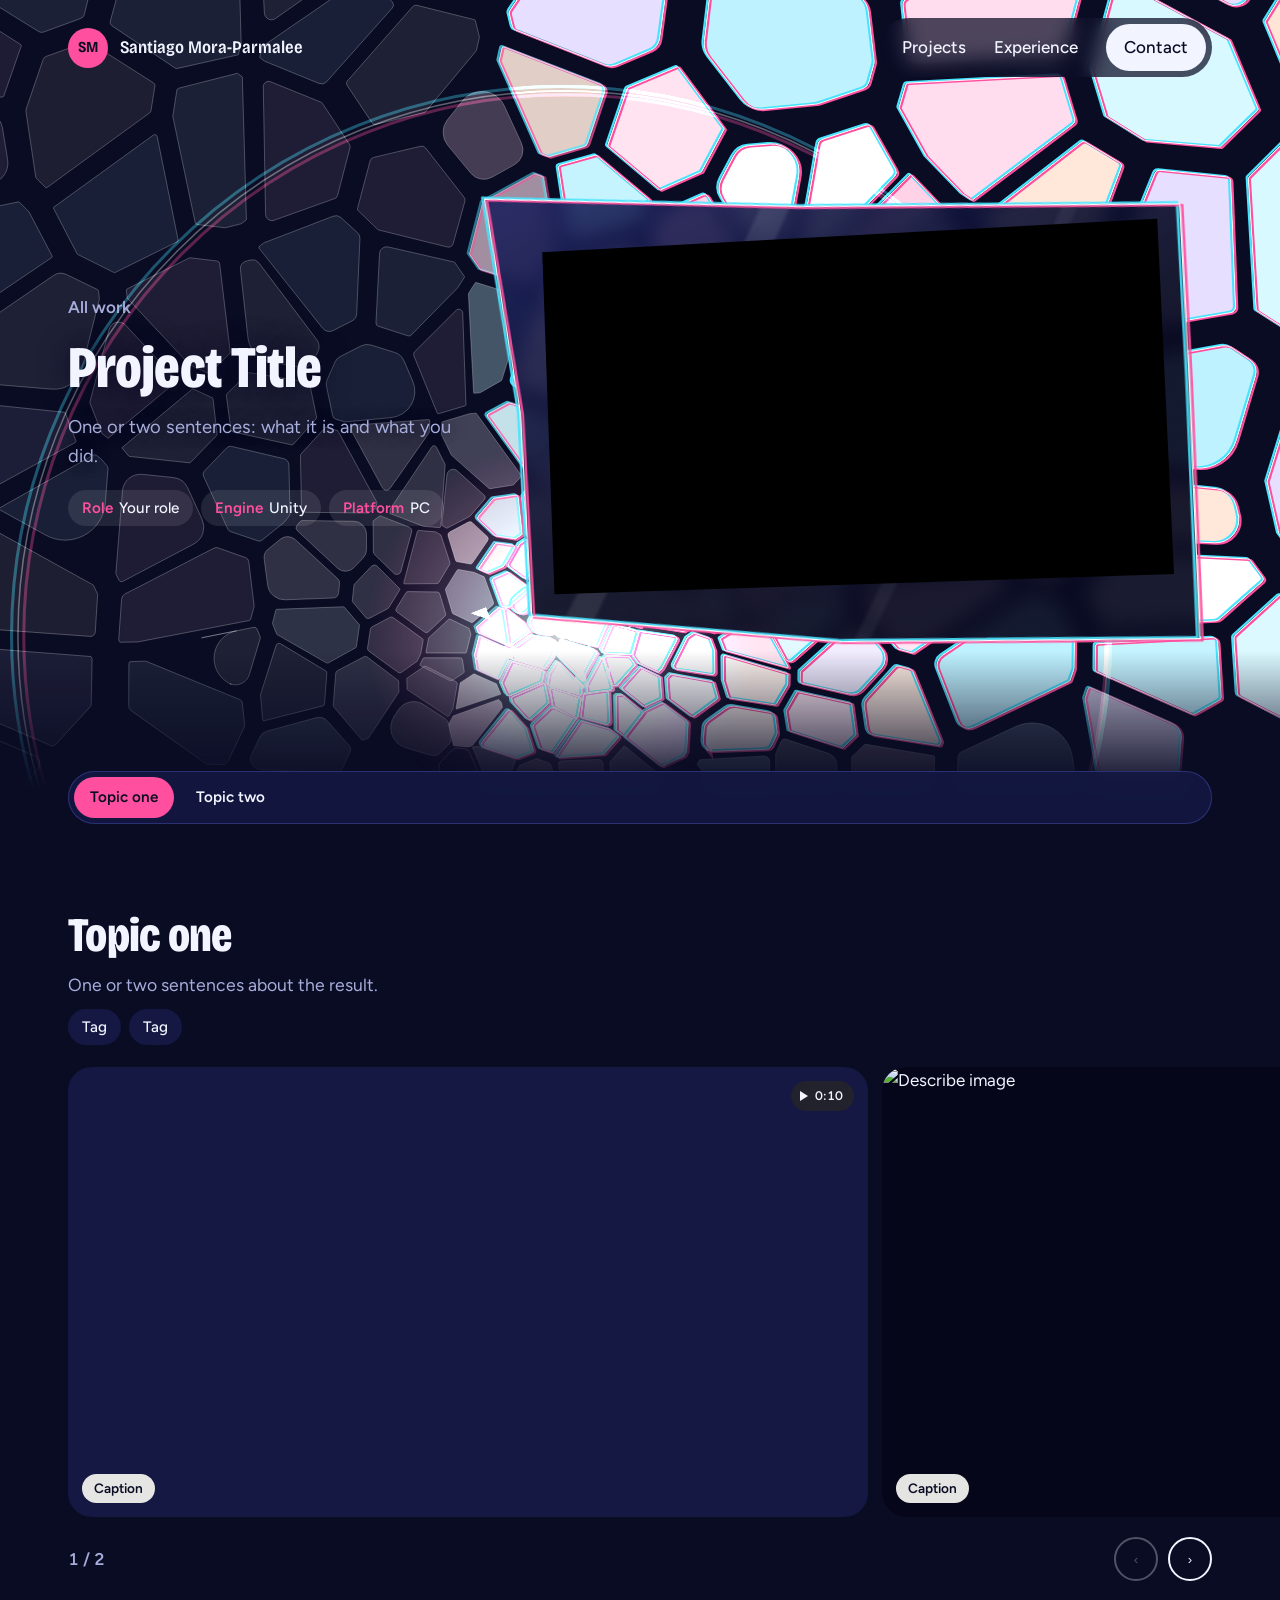
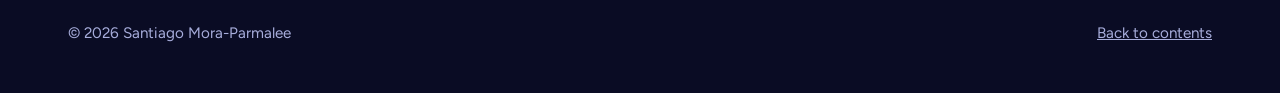
==== _project-template.html @ 9e445bfb "Move out of fracture change" ====
<!doctype html>
<html lang="en">
<head>
<meta charset="utf-8">
<meta name="viewport" content="width=device-width, initial-scale=1, viewport-fit=cover">
<title>Project Title · Santiago Mora-Parmalee</title>
<meta name="description" content="Project description.">
<link rel="preconnect" href="https://fonts.googleapis.com">
<link rel="preconnect" href="https://fonts.gstatic.com" crossorigin>
<link rel="stylesheet" href="https://fonts.googleapis.com/css2?family=Bricolage+Grotesque:opsz,wdth,wght@12..96,75..100,400..800&family=Figtree:wght@400;500;600;700&display=swap">
<link rel="stylesheet" href="css/site.css">
<link rel="stylesheet" href="css/fracture.css">
</head>
<body class="fx">

<header class="site-head">
  <div class="wrap">
    <a class="brand" href="index.html"><span class="mark">SM</span>Santiago Mora-Parmalee</a>
    <nav class="site-nav" aria-label="Main">
      <a href="index.html#contents">Projects</a>
      <a href="index.html#about">Experience</a>
      <a class="pill" href="index.html#contact">Contact</a>
    </nav>
  </div>
</header>

<main>
  <!-- PROJECT TEMPLATE
       1. Copy this file (e.g. gravitas.html) and put the project's media in media/gravitas/.
          Clips: MP4 + a .jpg thumbnail with the same name. Images: JPEG (not WebP: the Quinnipiac server will not serve .webp).
       2. Fill in the hero, the jump bar links, and one <section class="part"> per topic.
          Keep each topic to one or two sentences; let the reel do the talking.
       3. On index.html: add a tile to the Contents list and copy one <section class="post"> block.
       4. Point the previous project's "Next project" card at this page, and this page's card at the next one. -->

  <section class="fx-hero fx-proj" aria-labelledby="page-title">
    <canvas class="fx-field" aria-hidden="true"></canvas>
    <div class="fx-inner">
      <div class="fx-text">
        <a class="back" href="index.html#contents">All work</a>
        <h1 id="page-title">Project Title</h1>
        <p class="hero-lede">One or two sentences: what it is and what you did.</p>
        <ul class="facts"><li><b>Role</b>Your role</li><li><b>Engine</b>Unity</li><li><b>Platform</b>PC</li></ul>
      </div>
      <div class="fx-stage" data-origin="0.1 0.99" data-origin-stacked="0.92 0.0">
        <div class="shard"><video class="loop" src="../media/my-project/hero.mp4" poster="../media/my-project/hero.jpg" data-len="0:10" muted loop playsinline preload="none" aria-label="Describe the clip"></video></div>
      </div>
    </div>
  </section>

  <nav class="jump" aria-label="Jump to a section">
    <div class="wrap"><div class="jump-inner"><a href="#topic-one">Topic one</a><a href="#topic-two">Topic two</a></div></div>
  </nav>

  <section class="part" id="topic-one" aria-labelledby="topic-one-t">
    <div class="wrap part-head">
      <h2 id="topic-one-t">Topic one</h2>
      <p>One or two sentences about the result.</p>
      <ul class="chips"><li>Tag</li><li>Tag</li></ul>
    </div>
    <div class="reel" data-reel>
      <div class="reel-track" role="group" aria-label="Topic one">
        <!-- Clip slide: set --ar to the clip's width / height -->
        <figure class="slide" style="--ar:16 / 9"><video class="loop" src="../media/my-project/clip.mp4" poster="../media/my-project/clip.jpg" data-len="0:10" muted loop playsinline preload="none" aria-label="Describe the clip"></video><figcaption class="cap">Caption</figcaption></figure>
        <!-- Image slide. Add class "fit" for screenshots and graphs so nothing gets cropped. -->
        <figure class="slide fit" style="--ar:16 / 9"><button class="zoom" type="button" aria-label="Enlarge: describe image"><img src="../media/my-project/graph.jpg" loading="lazy" alt="Describe image"></button><figcaption class="cap">Caption</figcaption></figure>
      </div>
      <div class="wrap reel-bar">
        <span class="count" aria-live="polite">1 / 2</span>
        <span class="btns"><button class="circle-arrow" type="button" data-prev aria-label="Previous">&lsaquo;</button><button class="circle-arrow" type="button" data-next aria-label="Next">&rsaquo;</button></span>
      </div>
    </div>
  </section>
</main>

<footer class="site-foot">
  <div class="wrap">
    <span>© 2026 Santiago Mora-Parmalee</span>
    <a href="index.html#contents">Back to contents</a>
  </div>
</footer>

<script src="js/site.js"></script>
<script src="js/fracture.js"></script>
</body>
</html>
---- css/site.css ----
/* Layout concept: a soft, rounded "studio" look drawn from the references.
   Light grey ground, big charcoal panels with an organic wave edge where the
   work pours in (Ocean Heroes), marigold highlight bars and rounded tiles
   (the Porto Folio board pin), and horizontal reels of work where the next
   piece always peeks in from the right (Instagram / Lyn Li). */
:root {
  color-scheme: light;
  --ground: #e3e3df;      /* cool light grey page */
  --tile: #f1f1ed;        /* lighter surface for cards */
  --ink: #262624;         /* charcoal text */
  --ink-2: #5d5d57;       /* secondary text */
  --line: #cdcdc6;
  --panel: #2b2b29;       /* charcoal panels */
  --panel-ink: #f3f3ef;
  --panel-dim: #a8a8a1;
  --marigold: #f4a51c;    /* the one accent */
  --marigold-deep: #d98b00;

  --font-display: "Fredoka", "Nunito", "Arial Rounded MT Bold", system-ui, sans-serif;
  --font-body: "Figtree", system-ui, -apple-system, "Segoe UI", sans-serif;

  --maxw: 1240px;
  --gutter: clamp(16px, 4vw, 48px);
  --r-xl: clamp(28px, 4vw, 44px);
  --r-lg: 24px;
  --r-md: 16px;
  --reel-h: clamp(220px, 50vh, 500px);
}

* { box-sizing: border-box; }
html { -webkit-text-size-adjust: 100%; scroll-behavior: smooth; scroll-padding-top: 76px; }
@media (prefers-reduced-motion: reduce) { html { scroll-behavior: auto; } }
body {
  margin: 0;
  background: var(--ground);
  color: var(--ink);
  font-family: var(--font-body);
  font-size: 1.0625rem;
  line-height: 1.6;
  overflow-x: hidden;
}
img, video { max-width: 100%; display: block; }
a { color: inherit; }
:focus-visible { outline: 3px solid var(--marigold); outline-offset: 3px; border-radius: 6px; }
h1, h2, h3 { font-family: var(--font-display); text-wrap: balance; margin: 0; font-weight: 600; line-height: 1.05; }
p { margin: 0; }
.wrap { max-width: var(--maxw); margin-inline: auto; padding-inline: var(--gutter); }

/* ---------- header ---------- */
.site-head .wrap { display: flex; align-items: center; justify-content: space-between; gap: 16px; padding-block: 18px; }
.brand { display: inline-flex; align-items: center; gap: 12px; text-decoration: none; font-family: var(--font-display); font-weight: 600; font-size: 1.1rem; white-space: nowrap; }
.brand .mark {
  width: 40px; height: 40px; border-radius: 50%; display: grid; place-items: center;
  background: var(--marigold); color: var(--ink); font-size: 0.95rem; font-weight: 700; letter-spacing: 0.02em;
}
.site-nav { display: flex; align-items: center; gap: clamp(12px, 2.4vw, 28px); flex-wrap: wrap; }
.site-nav a { text-decoration: none; font-weight: 500; color: var(--ink-2); }
.site-nav a:hover, .site-nav a[aria-current="page"] { color: var(--ink); }
.pill {
  display: inline-flex; align-items: center; gap: 10px;
  padding: 10px 18px; border-radius: 999px; text-decoration: none; font-weight: 600;
  background: var(--ink); color: var(--panel-ink); border: 0; font: inherit; font-weight: 600; cursor: pointer;
}
.pill:hover { background: #000; }
.pill.gold { background: var(--marigold); color: var(--ink); }
.pill.gold:hover { background: var(--marigold-deep); }
.pill.ghost { background: transparent; color: inherit; box-shadow: inset 0 0 0 2px currentColor; }
.site-nav .pill { color: var(--panel-ink); }

.circle-arrow {
  width: 44px; height: 44px; border-radius: 50%; display: inline-grid; place-items: center; flex: none;
  border: 2px solid currentColor; background: transparent; color: inherit; cursor: pointer; padding: 0;
}
.circle-arrow svg { width: 18px; height: 18px; }
.circle-arrow:hover { background: var(--marigold); border-color: var(--marigold); color: var(--ink); }
.circle-arrow[disabled] { opacity: 0.3; cursor: default; background: transparent; border-color: currentColor; color: inherit; }

/* ---------- hero panel (home + project pages) ---------- */
.hero { padding-block: 4px 0; }
.hero-panel {
  position: relative; overflow: hidden;
  background: var(--panel); color: var(--panel-ink);
  border-radius: var(--r-xl);
  display: grid; grid-template-columns: minmax(0, 1fr) minmax(0, 1.15fr);
  min-height: min(76svh, 700px);
}
.hero-text { padding: clamp(28px, 5vw, 64px); display: flex; flex-direction: column; justify-content: center; gap: 22px; min-width: 0; position: relative; z-index: 2; }
.hero-name { font-family: var(--font-display); font-size: clamp(1.05rem, 1.6vw, 1.25rem); font-weight: 500; color: var(--panel-dim); }
.hero h1 { font-size: clamp(2.5rem, 5.6vw, 4.8rem); font-weight: 700; line-height: 1.02; letter-spacing: -0.01em; font-stretch: 105%; }
.hero h1 .bar {
  background: var(--marigold); color: var(--ink);
  border-radius: 999px; padding: 0 0.28em 0.04em; margin-left: -0.1em;
  -webkit-box-decoration-break: clone; box-decoration-break: clone;
}
.hero-lede { font-size: 1.15rem; color: var(--panel-dim); max-width: 38ch; }
.hero-actions { display: flex; flex-wrap: wrap; gap: 12px; }
.hero .pill.ghost { color: var(--panel-ink); }

/* the work side, cut by an organic wave */
.hero-work {
  position: relative; min-width: 0;
  -webkit-mask-image: url("data:image/svg+xml,%3Csvg xmlns='http://www.w3.org/2000/svg' viewBox='0 0 100 100' preserveAspectRatio='none'%3E%3Cpath d='M16 0 C4 14 20 30 9 48 C0 63 15 80 5 100 L100 100 L100 0 Z'/%3E%3C/svg%3E");
          mask-image: url("data:image/svg+xml,%3Csvg xmlns='http://www.w3.org/2000/svg' viewBox='0 0 100 100' preserveAspectRatio='none'%3E%3Cpath d='M16 0 C4 14 20 30 9 48 C0 63 15 80 5 100 L100 100 L100 0 Z'/%3E%3C/svg%3E");
  -webkit-mask-size: 100% 100%; mask-size: 100% 100%;
}
.mosaic {
  position: absolute; inset: 0;
  display: grid; gap: 6px;
  grid-template-columns: 1fr 1fr; grid-template-rows: repeat(3, minmax(0, 1fr));
  grid-template-areas: "a b" "a c" "d e";
}
/* home hero runs wider than the page column so five clips have room */
.home-hero, .home-head .wrap { max-width: 1520px; }
.home-hero .hero-panel { grid-template-columns: minmax(0, 1fr) minmax(0, 1.6fr); min-height: min(84svh, 800px); }
.mosaic a { position: relative; display: block; overflow: hidden; text-decoration: none; background: #000; min-height: 0; }
.mosaic a:nth-child(1) { grid-area: a; }
.mosaic a:nth-child(2) { grid-area: b; }
.mosaic a:nth-child(3) { grid-area: c; }
.mosaic a:nth-child(4) { grid-area: d; }
.mosaic a:nth-child(5) { grid-area: e; }
.mosaic video, .mosaic img { width: 100%; height: 100%; object-fit: cover; transition: transform .5s ease; }
.mosaic a:hover video, .mosaic a:hover img { transform: scale(1.04); }
.tag-pill {
  position: absolute; right: 14px; bottom: 14px; z-index: 2;
  display: inline-flex; align-items: center; gap: 8px;
  padding: 7px 14px; border-radius: 999px; background: var(--panel-ink); color: var(--ink);
  font-family: var(--font-display); font-weight: 600; font-size: 0.95rem; line-height: 1.1;
}
.mosaic a:hover .tag-pill { background: var(--marigold); }

/* ---------- contents (table of contents tiles) ---------- */
.section { padding-block: clamp(40px, 6vw, 80px) 0; }
.section-head { display: flex; align-items: end; justify-content: space-between; gap: 16px 24px; flex-wrap: wrap; margin-bottom: clamp(18px, 3vw, 28px); }
.section-head h2 { font-size: clamp(2rem, 4vw, 3.1rem); font-weight: 700; }
.section-head p { color: var(--ink-2); max-width: 46ch; }

.contents { display: grid; gap: 14px; grid-template-columns: repeat(10, minmax(0, 1fr)); list-style: none; margin: 0; padding: 0; }
.contents li { grid-column: span 2; }
.contents li.mini { grid-column: span 5; }
.contents a {
  display: flex; flex-direction: column; gap: 14px; height: 100%;
  padding: 14px 14px 18px; border-radius: var(--r-lg); text-decoration: none;
  background: var(--marigold); color: var(--ink);
  transition: transform .2s ease, background .2s ease;
}
.contents a:hover { transform: translateY(-4px); background: var(--marigold-deep); }
.contents .thumb { aspect-ratio: 4 / 3; border-radius: var(--r-md); overflow: hidden; background: var(--panel); }
.contents .thumb img { width: 100%; height: 100%; object-fit: cover; }
.contents .thumb.icon { display: grid; place-items: center; color: var(--marigold); }
.contents .thumb.icon svg { width: 42%; height: 42%; }
.contents .num { font-family: var(--font-display); font-weight: 600; font-size: 0.95rem; opacity: 0.7; }
.contents .t { font-family: var(--font-display); font-weight: 600; font-size: 1.25rem; line-height: 1.1; }
.contents .row { display: flex; align-items: baseline; justify-content: space-between; gap: 8px; }
/* Skills and Contact: short horizontal tiles under the projects */
.contents .mini a { flex-direction: row; align-items: center; padding: 12px 18px 12px 12px; }
.contents .mini .thumb { aspect-ratio: 1; width: 64px; flex: none; }
.contents .mini .row { flex: 1; }

/* ---------- project posts on the home page ---------- */
.post { padding-block: clamp(48px, 7vw, 96px) 0; }
.post-head { position: relative; display: grid; grid-template-columns: minmax(0, 1fr) auto; gap: 18px 32px; align-items: end; margin-bottom: 22px; }
.ghost-num {
  position: absolute; left: -0.06em; top: -0.62em; z-index: 0; pointer-events: none;
  font-family: var(--font-display); font-weight: 700; font-size: clamp(6rem, 13vw, 10rem); line-height: 1;
  color: transparent; -webkit-text-stroke: 2px var(--line);
}
.post-head > div { position: relative; z-index: 1; display: grid; gap: 10px; min-width: 0; }
.post-head h2 { font-size: clamp(2.1rem, 4.6vw, 3.6rem); font-weight: 700; }
.post-meta { font-weight: 600; color: var(--ink-2); }
.post-head p.sum { max-width: 60ch; color: var(--ink-2); }
.post-head .pill { position: relative; z-index: 1; }

/* ---------- reels: horizontal feeds where the next item peeks in ---------- */
.reel { position: relative; }
.reel-track {
  display: flex; gap: 14px;
  overflow-x: auto; overscroll-behavior-x: contain;
  scroll-snap-type: x mandatory;
  padding-inline: max(var(--gutter), calc((100% - var(--maxw)) / 2 + var(--gutter)));
  scroll-padding-inline: max(var(--gutter), calc((100% - var(--maxw)) / 2 + var(--gutter)));
  padding-bottom: 6px;
  scrollbar-width: none;
}
.reel-track::-webkit-scrollbar { display: none; }
.slide {
  --ar: 16 / 9;
  flex: none; margin: 0; scroll-snap-align: start;
  height: var(--reel-h); aspect-ratio: var(--ar);
  max-width: calc(100vw - 2 * var(--gutter) - 40px);
  position: relative; border-radius: var(--r-lg); overflow: hidden; background: var(--panel);
}
.slide > video, .slide > img, .slide > button img { width: 100%; height: 100%; object-fit: cover; }
.slide.fit > img, .slide.fit > button img { object-fit: contain; background: #1e1e1d; }
.slide.player { height: auto; width: 100%; max-width: 100%; }
.slide.player > video { object-fit: contain; background: #000; }
.slide button.zoom { all: unset; display: block; width: 100%; height: 100%; cursor: zoom-in; }
.slide button.zoom:focus-visible { outline: 3px solid var(--marigold); outline-offset: -3px; }
.slide .cap {
  position: absolute; left: 14px; bottom: 14px; z-index: 2; max-width: calc(100% - 28px);
  padding: 6px 12px; border-radius: 999px; background: rgb(243 243 239 / 0.94); color: var(--ink);
  font-weight: 600; font-size: 0.85rem; line-height: 1.25; pointer-events: none;
}
.reel-bar {
  display: flex; align-items: center; justify-content: space-between; gap: 16px;
  margin-top: 14px;
}
.reel-bar .count { font-weight: 600; color: var(--ink-2); font-variant-numeric: tabular-nums; }
.reel-bar .btns { display: flex; gap: 10px; }

/* play cue on every clip */
.play-badge {
  position: absolute; right: 14px; top: 14px; z-index: 2;
  display: inline-flex; align-items: center; gap: 7px;
  padding: 5px 11px 5px 9px; border-radius: 999px;
  background: rgb(38 38 36 / 0.78); color: var(--panel-ink);
  font-size: 0.78rem; font-weight: 600; font-variant-numeric: tabular-nums;
  pointer-events: none; transition: opacity .2s ease;
}
.play-badge::before { content: ""; border-left: 8px solid currentColor; border-top: 5px solid transparent; border-bottom: 5px solid transparent; }
.is-playing > .play-badge { opacity: 0; }
video.loop { cursor: pointer; }

/* ---------- about / skills ---------- */
.about-grid { display: grid; gap: 16px; grid-template-columns: minmax(0, 1.1fr) minmax(0, 1fr); }
.card { background: var(--tile); border-radius: var(--r-xl); padding: clamp(22px, 3.4vw, 40px); display: grid; gap: 18px; align-content: start; }
.card h3 { font-size: 1.6rem; }
.chips { display: flex; flex-wrap: wrap; gap: 8px; list-style: none; margin: 0; padding: 0; }
.chips li { padding: 6px 14px; border-radius: 999px; background: var(--ground); font-weight: 500; font-size: 0.95rem; }
.skill-group { display: grid; gap: 10px; }
.skill-group h4 { margin: 0; font-family: var(--font-display); font-weight: 600; font-size: 1.1rem; }
.job { display: grid; gap: 4px; padding-bottom: 16px; border-bottom: 2px dashed var(--line); }
.job:last-child { border-bottom: 0; padding-bottom: 0; }
.job h4 { margin: 0; font-family: var(--font-display); font-weight: 600; font-size: 1.3rem; }
.job .role { font-weight: 600; color: var(--marigold-deep); }
.job p { color: var(--ink-2); }

/* ---------- contact ---------- */
.contact-panel {
  background: var(--panel); color: var(--panel-ink); border-radius: var(--r-xl);
  padding: clamp(28px, 5vw, 64px); display: flex; align-items: center; justify-content: space-between; gap: 24px; flex-wrap: wrap;
}
.contact-panel h2 { font-size: clamp(2rem, 4.4vw, 3.4rem); font-weight: 700; }
.contact-panel p { color: var(--panel-dim); margin-top: 8px; }
.contact-links { display: flex; gap: 12px; flex-wrap: wrap; }

.site-foot { padding-block: 40px 48px; color: var(--ink-2); font-size: 0.95rem; }
.site-foot .wrap { display: flex; justify-content: space-between; gap: 16px; flex-wrap: wrap; }

/* ---------- project pages ---------- */
.proj-hero .hero-panel { min-height: min(64svh, 600px); }
.proj-hero .hero-work .media { position: absolute; inset: 0; background: #000; }
.proj-hero .hero-work video, .proj-hero .hero-work img { width: 100%; height: 100%; object-fit: cover; }
.back { display: inline-flex; align-items: center; gap: 10px; color: var(--panel-dim); text-decoration: none; font-weight: 600; }
.back:hover { color: var(--marigold); }
.facts { display: flex; flex-wrap: wrap; gap: 8px; list-style: none; margin: 0; padding: 0; }
.facts li { padding: 6px 14px; border-radius: 999px; background: rgb(243 243 239 / 0.1); color: var(--panel-ink); font-weight: 500; font-size: 0.95rem; }
.facts li b { color: var(--marigold); font-weight: 600; margin-right: 6px; }

/* sticky quick-jump bar */
.jump {
  position: sticky; top: env(safe-area-inset-top, 0px); z-index: 20;
  margin-top: 18px;
}
.jump .wrap { padding-block: 10px; }
.jump-inner {
  display: flex; align-items: center; gap: 6px;
  padding: 6px; border-radius: 999px;
  background: rgb(43 43 41 / 0.94); backdrop-filter: blur(8px);
  overflow-x: auto; scrollbar-width: none;
}
.jump-inner::-webkit-scrollbar { display: none; }
.jump a {
  flex: none; padding: 8px 16px; border-radius: 999px; text-decoration: none; white-space: nowrap;
  color: var(--panel-ink); font-weight: 600; font-size: 0.95rem;
}
.jump a:hover { background: rgb(243 243 239 / 0.12); }
.jump a[aria-current="true"] { background: var(--marigold); color: var(--ink); }

.part { padding-block: clamp(44px, 6vw, 80px) 0; }
.part-head { display: grid; gap: 10px; margin-bottom: 22px; }
.part-head > * { max-width: 68ch; }
.part-head h2 { font-size: clamp(1.9rem, 3.8vw, 3rem); font-weight: 700; }
.part-head p { color: var(--ink-2); font-size: 1.1rem; }
.part-head .chips li { background: var(--tile); }

.index-grid { display: grid; gap: 10px; grid-template-columns: repeat(7, minmax(0, 1fr)); list-style: none; padding: 0; margin: 22px 0 0; }
.index-grid figure { margin: 0; display: grid; gap: 6px; }
.index-grid .frame { border-radius: var(--r-md); overflow: hidden; background: #0f1012; }
.index-grid img { width: 100%; aspect-ratio: 16 / 10; object-fit: cover; }
.index-grid figcaption { font-weight: 600; font-size: 0.9rem; }

.tool-card { display: flex; align-items: center; justify-content: space-between; gap: 20px; flex-wrap: wrap; }

.next-card {
  display: grid; grid-template-columns: minmax(0, 1fr) minmax(0, 1.2fr); align-items: stretch;
  border-radius: var(--r-xl); overflow: hidden; text-decoration: none;
  background: var(--marigold); color: var(--ink); min-height: 240px;
}
.next-card .txt { padding: clamp(24px, 4vw, 48px); display: grid; align-content: center; gap: 8px; }
.next-card .txt span { font-weight: 600; opacity: 0.75; }
.next-card .txt strong { font-family: var(--font-display); font-size: clamp(2rem, 4vw, 3rem); font-weight: 700; line-height: 1.05; }
.next-card .img { min-height: 200px; }
.next-card .img img { width: 100%; height: 100%; object-fit: cover; }
.next-card:hover .txt strong { text-decoration: underline; text-decoration-thickness: 3px; text-underline-offset: 6px; }

/* lightbox */
dialog.lightbox { padding: 0; border: 0; border-radius: var(--r-lg); background: var(--panel); color: var(--panel-ink); max-width: min(96vw, 1800px); max-height: 94vh; }
dialog.lightbox::backdrop { background: rgb(20 20 19 / 0.88); }
dialog.lightbox img { max-width: min(96vw, 1800px); max-height: calc(94vh - 52px); width: auto; height: auto; margin: 0 auto; }
dialog.lightbox .lb-bar { display: flex; justify-content: space-between; align-items: center; gap: 12px; padding: 10px 14px; font-weight: 600; font-size: 0.95rem; }
dialog.lightbox button { font: inherit; font-weight: 600; color: var(--ink); background: var(--marigold); border: 0; border-radius: 999px; padding: 6px 16px; cursor: pointer; }

/* ---------- responsive ---------- */
@media (max-width: 1000px) {
  .contents { grid-template-columns: repeat(6, minmax(0, 1fr)); }
  .contents li.proj:nth-child(4), .contents li.proj:nth-child(5) { grid-column: span 3; }
  .contents li.proj:nth-child(4) .thumb, .contents li.proj:nth-child(5) .thumb { aspect-ratio: 2 / 1; }
  .contents li.mini { grid-column: span 3; }
  .index-grid { grid-template-columns: repeat(4, minmax(0, 1fr)); }
}
@media (max-width: 820px) {
  .hero-panel { grid-template-columns: minmax(0, 1fr); min-height: 0; }
  .hero-work { min-height: 62vw;
    -webkit-mask-image: url("data:image/svg+xml,%3Csvg xmlns='http://www.w3.org/2000/svg' viewBox='0 0 100 100' preserveAspectRatio='none'%3E%3Cpath d='M0 9 C18 0 32 15 52 7 C70 0 84 11 100 3 L100 100 L0 100 Z'/%3E%3C/svg%3E");
            mask-image: url("data:image/svg+xml,%3Csvg xmlns='http://www.w3.org/2000/svg' viewBox='0 0 100 100' preserveAspectRatio='none'%3E%3Cpath d='M0 9 C18 0 32 15 52 7 C70 0 84 11 100 3 L100 100 L0 100 Z'/%3E%3C/svg%3E");
  }
  .home-hero .hero-panel { grid-template-columns: minmax(0, 1fr); min-height: 0; }
  .hero-work.home-work { min-height: 118vw; }
  .mosaic { grid-template-columns: 1fr 1fr; grid-template-rows: 1.3fr 1fr 1fr; grid-template-areas: "a a" "b c" "d e"; }
  .mosaic .play-badge { display: none; }
  .mosaic .tag-pill { right: 8px; bottom: 8px; padding: 5px 10px; font-size: 0.8rem; white-space: nowrap; }
  .proj-hero .hero-panel { min-height: 0; }
  .about-grid, .next-card { grid-template-columns: minmax(0, 1fr); }
  .post-head { grid-template-columns: minmax(0, 1fr); }
  .post-head .pill { justify-self: start; }
}
@media (max-width: 720px) {
  .site-nav a:not(.pill) { display: none; }
}
@media (max-width: 560px) {
  .contents { grid-template-columns: repeat(2, minmax(0, 1fr)); }
  .contents li, .contents li.proj:nth-child(4) { grid-column: span 1; }
  .contents li.mini { grid-column: span 2; }
  .contents li.proj:nth-child(4) .thumb { aspect-ratio: 4 / 3; }
  .contents li.proj:nth-child(5) { grid-column: span 2; }
  .contents li.proj:nth-child(5) .thumb { aspect-ratio: 8 / 3; }
  .contents .mini a { padding: 10px 12px 10px 10px; gap: 10px; }
  .contents .mini .thumb { width: 44px; }
  .contents .mini .t { font-size: 1.05rem; }
  .index-grid { grid-template-columns: repeat(2, minmax(0, 1fr)); }
  :root { --reel-h: clamp(200px, 56vw, 320px); }
}
@media (prefers-reduced-motion: reduce) {
  * { transition: none !important; animation: none !important; }
}
.card .part-head .chips li { background: var(--ground); }
---- css/fracture.css ----
/* Fracture look. Loaded after site.css, only on pages with <body class="fx">.
   Navy ground, a field of glass cells behind the hero that refract the project
   clips (each cell a little behind in time), and every project sitting whole
   on its own dark shard. Colours and fonts are the tokens at the top. */
body.fx {
  color-scheme: dark;
  --ground: #0a0c24;      /* navy page, also the veins between glass cells */
  --tile: #141843;        /* raised surfaces */
  --ink: #f2f4ff;
  --ink-2: #a7addb;
  --line: #2a3072;
  --panel: #141843;
  --panel-ink: #f2f4ff;
  --panel-dim: #a7addb;
  --marigold: #ff4f9e;    /* the action colour is now the pink fringe */
  --marigold-deep: #ff7ab6;
  --cyan: #45e4ff;
  --on-accent: #0a0c24;

  --font-display: "Bricolage Grotesque", "Arial Narrow", system-ui, sans-serif;
}
body.fx h1, body.fx h2, body.fx h3 { font-stretch: 78%; font-weight: 800; letter-spacing: -0.015em; }

/* ---------- pieces of the old theme that assumed dark ink on light ---------- */
.fx .site-head { position: relative; z-index: 3; }
.fx .site-nav { padding: 6px 6px 6px 22px; border-radius: 999px; background: rgb(10 12 36 / 0.72); -webkit-backdrop-filter: blur(10px); backdrop-filter: blur(10px); }
.fx .site-nav a:not(.pill) { color: var(--ink); }
.fx .site-nav a:not(.pill):hover { color: var(--marigold-deep); }
.fx .home-head .wrap { max-width: 1680px; }
.fx .brand { font-stretch: 85%; min-width: 0; }
.fx .brand .mark { color: var(--on-accent); flex: none; }
.fx .pill { background: var(--ink); color: var(--on-accent); }
.fx .pill:hover { background: #fff; }
.fx .pill.gold { background: var(--marigold); color: var(--on-accent); }
.fx .pill.gold:hover { background: var(--marigold-deep); }
.fx .pill.ghost { background: transparent; color: var(--ink); }
.fx .pill.ghost:hover { background: rgb(242 244 255 / 0.1); }
.fx .site-nav .pill { color: var(--on-accent); }
.fx .circle-arrow:hover { color: var(--on-accent); }
.fx .contents a { background: var(--tile); color: var(--ink); box-shadow: inset 0 0 0 1px var(--line); }
.fx .contents a:hover { background: #1b2058; box-shadow: inset 0 0 0 2px var(--marigold); }
.fx .contents .thumb { background: #05061a; }
.fx .slide .cap { color: var(--on-accent); }
.fx .job .role { color: var(--marigold-deep); }
.fx dialog.lightbox button { color: var(--on-accent); }
.fx .card .chips li { background: #0a0c24; }
.fx .slide.fit > img, .fx .slide.fit > button img { background: #05061a; }
.fx .jump-inner { background: rgb(20 24 67 / 0.92); box-shadow: inset 0 0 0 1px var(--line); }
.fx .jump a[aria-current="true"] { color: var(--on-accent); }
.fx .next-card { color: var(--on-accent); }
.fx .next-card .txt strong { font-stretch: 78%; font-weight: 800; }
.fx .next-card:hover { background: var(--marigold-deep); }

/* ---------- hero ---------- */
.fx-hero { position: relative; isolation: isolate; overflow-x: clip; }
.fx-field {
  position: absolute; z-index: 0; pointer-events: none;
  left: 0; right: 0; top: -130px; bottom: -40px;   /* runs up behind the header */
  width: 100%; height: calc(100% + 170px);
  -webkit-mask-image: linear-gradient(#000 calc(100% - 150px), transparent calc(100% - 8px));
          mask-image: linear-gradient(#000 calc(100% - 150px), transparent calc(100% - 8px));
}
.fx-inner {
  position: relative; z-index: 1;
  max-width: 1680px; margin-inline: auto; padding-inline: var(--gutter);
  min-height: calc(100svh - 84px);
  display: grid; align-items: center; gap: clamp(20px, 3vw, 56px);
  grid-template-columns: minmax(300px, 0.6fr) minmax(0, 1.7fr);
  padding-block: 20px 56px;
}
.fx-text { display: flex; flex-direction: column; gap: 20px; min-width: 0; }
.fx-text .hero-name { font-family: var(--font-display); font-stretch: 85%; font-weight: 600; font-size: clamp(1.05rem, 1.5vw, 1.3rem); color: var(--ink-2); }
.fx-text h1 { font-size: clamp(2.7rem, 4.5vw, 5rem); line-height: 0.94; text-wrap: balance; text-shadow: 0 0 28px var(--ground); }
.fx-text .hero-lede { font-size: 1.15rem; color: var(--ink-2); max-width: 30ch; text-shadow: 0 0 16px var(--ground); }
.fx-text .hero-actions { display: flex; flex-wrap: wrap; gap: 12px; }

/* The stage keeps one shape at every size, so the pieces below can be placed
   in percentages and never touch each other. */
.fx-stage {
  --cap: max(3.6cqw, 28px);
  position: relative; container-type: inline-size;
  width: min(100%, calc((100svh - 190px) / 0.72));
  aspect-ratio: 1000 / 720;
  justify-self: end;
}

/* One project per shard: the clip is shown whole (never cropped or covered),
   its name sits on the glass underneath it. */
.shard {
  position: absolute; left: var(--x); top: var(--y); width: var(--w);
  display: block; text-decoration: none; color: var(--ink);
  background: rgb(10 12 36 / 0.86);
  transform: perspective(1400px) rotate(var(--r)) rotateY(var(--ry, 0deg)) rotateX(var(--rx, 0deg));
  transition: transform .35s cubic-bezier(.2, .8, .2, 1);
  animation: fx-in .9s cubic-bezier(.16, 1, .3, 1) backwards;
  animation-delay: calc(var(--i) * 70ms + 120ms);
}
.shard.has-rim { background: none; }
.shard:nth-child(1) { --i: 0; --x: 1.25%;  --y: 4.06%;  --w: 46.5%; --r: -3deg;   --ry: 5deg;  --rx: 1.5deg; --fx: 22%;  --fy: 30%; }
.shard:nth-child(2) { --i: 1; --x: 52.45%; --y: 7.11%;  --w: 46.5%; --r: 2.5deg;  --ry: -5deg; --rx: 1deg;   --fx: -22%; --fy: 28%; }
.shard:nth-child(3) { --i: 2; --x: 1%;     --y: 61.48%; --w: 30%;   --r: 4deg;    --ry: 6deg;  --rx: -2deg;  --fx: 60%;  --fy: -30%; }
.shard:nth-child(4) { --i: 3; --x: 35%;    --y: 66.06%; --w: 30%;   --r: -2.5deg; --ry: 0deg;  --rx: -3deg;  --fx: 0%;   --fy: -40%; }
.shard:nth-child(5) { --i: 4; --x: 69%;    --y: 61.89%; --w: 30%;   --r: 3.5deg;  --ry: -6deg; --rx: -2deg;  --fx: -60%; --fy: -30%; }
@keyframes fx-in {
  from { opacity: 0; transform: perspective(1400px) translate(var(--fx), var(--fy)) rotate(0deg) scale(.8); }
}
.shard:hover, .shard:focus-visible { transform: perspective(1400px) rotate(0deg) scale(1.035); z-index: 2; }
.shard:focus-visible { outline: 3px solid var(--cyan); outline-offset: 6px; border-radius: 2px; }

.shard video {
  position: relative; z-index: 1;
  width: 100%; height: auto; aspect-ratio: 16 / 9; object-fit: contain; background: #000;
  cursor: pointer;
}
.shard img { position: relative; z-index: 1; width: 100%; height: auto; }
.shard .play-badge { display: none; }   /* nothing sits on top of the clip */
.shard-cap {
  position: relative; z-index: 1;
  display: flex; align-items: center; justify-content: space-between; gap: 12px;
  height: var(--cap); padding-inline: 2px;
  white-space: nowrap;
}
.shard-cap strong { font-family: var(--font-display); font-stretch: 80%; font-weight: 700; font-size: clamp(14px, 1.85cqw, 23px); line-height: 1; }
.shard-cap span { min-width: 0; overflow: hidden; text-overflow: ellipsis; color: var(--ink-2); font-size: clamp(12px, 1.3cqw, 15px); line-height: 1; }
.shard:hover .shard-cap strong, .shard:focus-visible .shard-cap strong { color: var(--marigold-deep); }

/* The irregular glass piece each project sits on. fracture.js cuts the shape. */
.shard-glass, .shard-rim { position: absolute; z-index: 0; pointer-events: none; }
.shard-glass {
  background:
    linear-gradient(118deg, transparent 0 31%, rgb(255 255 255 / 0.09) 31.5% 34%, transparent 34.5% 61%, rgb(255 255 255 / 0.05) 61.5% 62.5%, transparent 63%),
    linear-gradient(155deg, rgb(28 34 98 / 0.88), rgb(8 10 32 / 0.93) 55%);
  -webkit-backdrop-filter: blur(10px) saturate(1.4); backdrop-filter: blur(10px) saturate(1.4);
}
.shard-rim { overflow: visible; }
.shard-rim polygon { fill: none; vector-effect: non-scaling-stroke; stroke-linejoin: round; }
.shard-rim .c { stroke: var(--cyan); stroke-width: 2.5; opacity: .9; }
.shard-rim .p { stroke: var(--marigold); stroke-width: 2.5; opacity: .9; }
.shard-rim .w { stroke: #fff; stroke-width: 1.25; }
.shard-rim .c, .shard-rim .p { transition: transform .35s ease; }
.shard-rim .c { transform: translate(-2.5px, -1.5px); }
.shard-rim .p { transform: translate(2.5px, 1.5px); }
.shard:hover .shard-rim .c, .shard:focus-visible .shard-rim .c { transform: translate(-7px, -3px); }
.shard:hover .shard-rim .p, .shard:focus-visible .shard-rim .p { transform: translate(7px, 3px); }

/* ---------- project pages: one shard holding the page's clip ---------- */
.fx-proj .fx-inner {
  max-width: var(--maxw); min-height: min(74svh, 700px);
  grid-template-columns: minmax(300px, 0.8fr) minmax(0, 1.5fr);
  padding-block: 12px 48px;
}
.fx-proj .fx-text { gap: 18px; }
.fx-proj .fx-text h1 { font-size: clamp(2.7rem, 4.6vw, 4.6rem); }
.fx-proj .fx-text .hero-lede { max-width: 38ch; }
.fx-proj .back { color: var(--ink-2); align-self: flex-start; }
.fx-proj .back:hover { color: var(--marigold-deep); }
.fx-proj .fx-stage { width: min(100%, calc((74svh - 90px) / 0.64)); aspect-ratio: 1000 / 640; }
.fx-proj .fx-stage > .shard:nth-child(1) { --x: 7%; --y: 12.2%; --w: 86%; --r: -2.5deg; --ry: -5deg; --rx: 1.5deg; --fx: -8%; --fy: 10%; }
.fx-proj .shard:hover { transform: perspective(1400px) rotate(0deg) scale(1.02); }
.fx-proj + .jump { margin-top: 0; }

/* ---------- phones and narrow windows: the pieces fall into one column ---------- */
@media (max-width: 900px) {
  .fx-inner { grid-template-columns: minmax(0, 1fr); min-height: 0; padding-block: 12px 40px; gap: 28px; }
  .fx-text h1 { font-size: clamp(2.6rem, 11vw, 4rem); }
  .fx-stage { --cap: max(7.5cqw, 30px); width: 100%; aspect-ratio: 1000 / 3180; justify-self: stretch; }
  .fx-stage > .shard { --w: 86%; --ry: 0deg; --rx: 0deg; --fx: 0%; --fy: 12%; }
  .fx-stage > .shard:nth-child(1) { --x: 4%;  --y: 1.59%;  --r: -2deg; }
  .fx-stage > .shard:nth-child(2) { --x: 10%; --y: 21.4%;  --r: 2deg; }
  .fx-stage > .shard:nth-child(3) { --x: 4%;  --y: 41.21%; --r: -1.5deg; }
  .fx-stage > .shard:nth-child(4) { --x: 10%; --y: 61.03%; --r: 2deg; }
  .fx-stage > .shard:nth-child(5) { --x: 4%;  --y: 80.84%; --r: -2deg; }
  .fx-proj .fx-inner { min-height: 0; grid-template-columns: minmax(0, 1fr); }
  .fx-proj .fx-stage { width: 100%; aspect-ratio: 1000 / 660; }
  .fx-proj .fx-stage > .shard:nth-child(1) { --x: 5%; --y: 8%; --w: 90%; --r: -2deg; --ry: 0deg; --rx: 0deg; --fx: 0%; --fy: 12%; }
  .shard-cap strong { font-size: clamp(15px, 4.6cqw, 24px); }
  .shard-cap span { font-size: clamp(12px, 3.3cqw, 16px); }
}
@media (max-width: 720px) {
  .fx .site-nav { padding: 0; background: none; -webkit-backdrop-filter: none; backdrop-filter: none; }
}
@media (prefers-reduced-motion: reduce) {
  .shard { animation: none; }
}
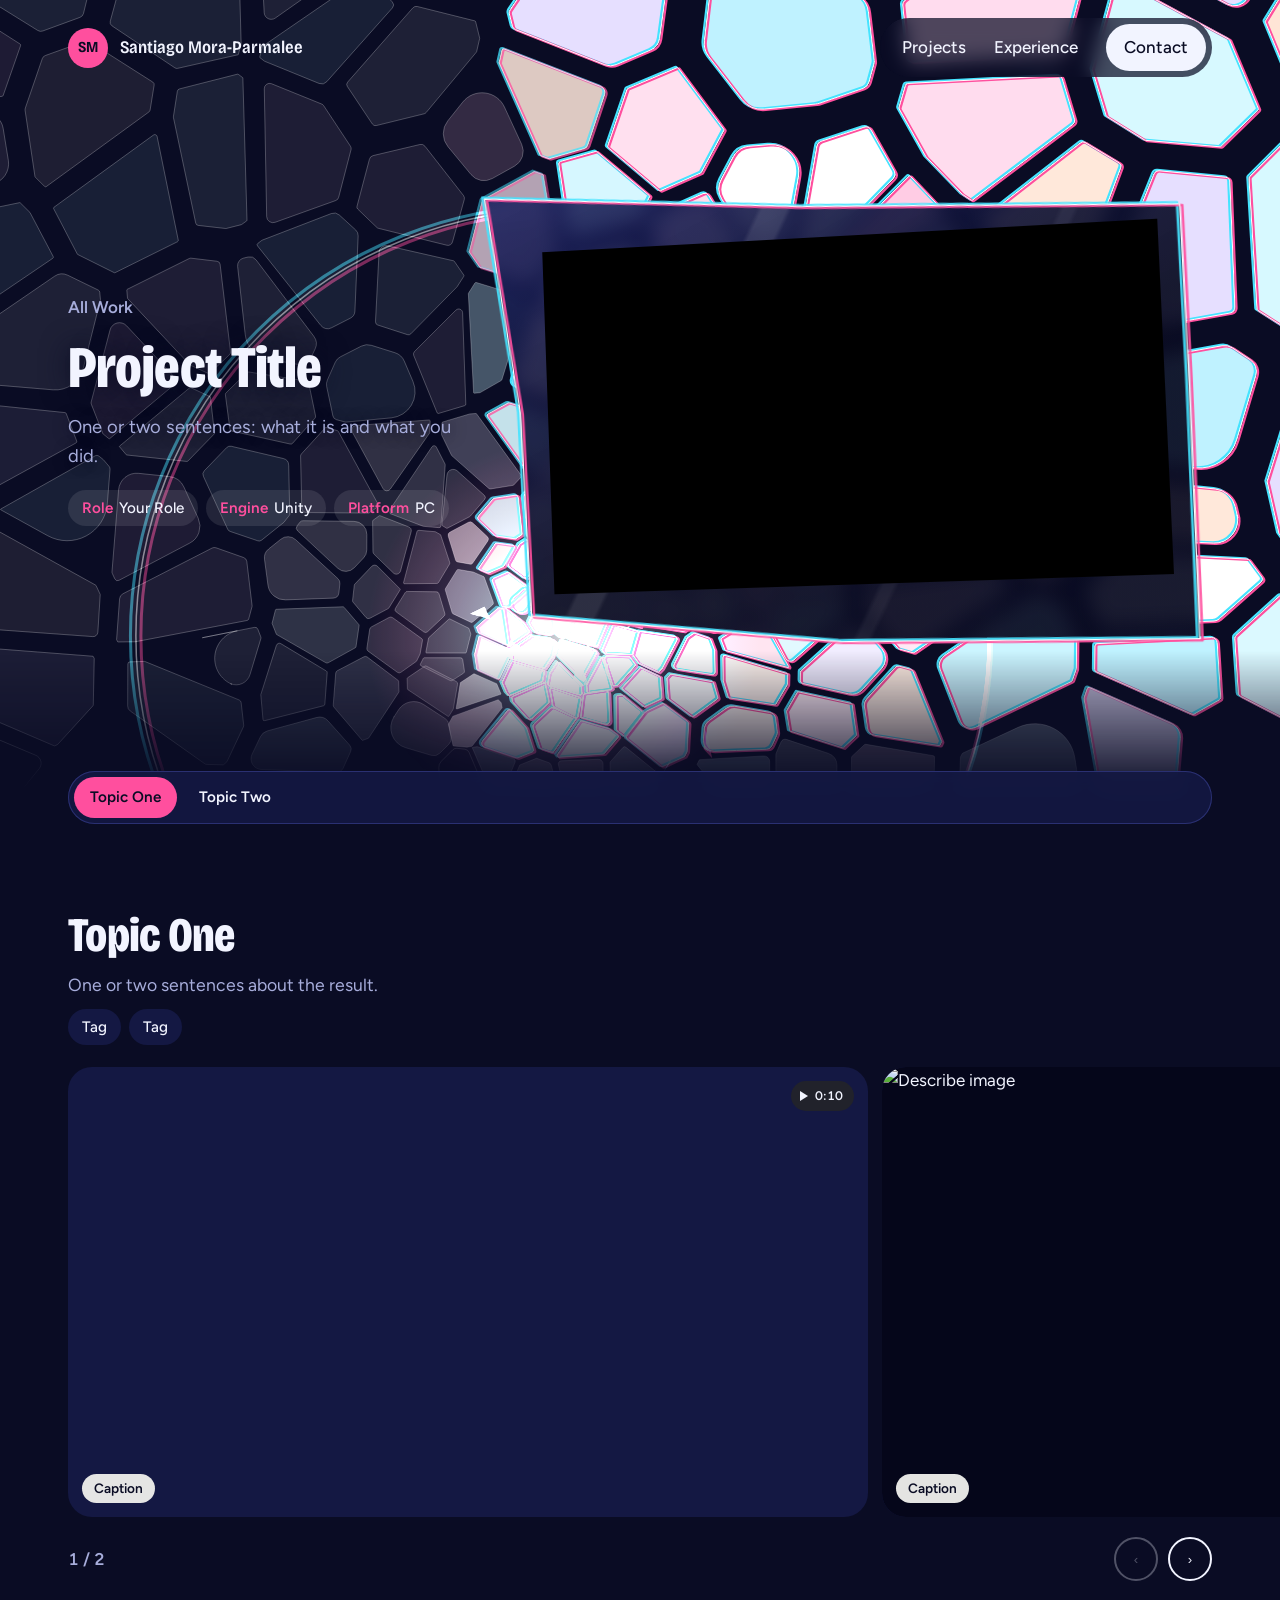
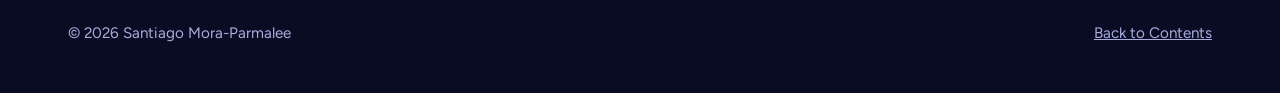
==== commit 14332edc: "Skills links + capitilization changes" ====
--- a/_project-template.html
+++ b/_project-template.html
@@ -37,10 +37,10 @@
     <canvas class="fx-field" aria-hidden="true"></canvas>
     <div class="fx-inner">
       <div class="fx-text">
-        <a class="back" href="index.html#contents">All work</a>
+        <a class="back" href="index.html#contents">All Work</a>
         <h1 id="page-title">Project Title</h1>
         <p class="hero-lede">One or two sentences: what it is and what you did.</p>
-        <ul class="facts"><li><b>Role</b>Your role</li><li><b>Engine</b>Unity</li><li><b>Platform</b>PC</li></ul>
+        <ul class="facts"><li><b>Role</b>Your Role</li><li><b>Engine</b>Unity</li><li><b>Platform</b>PC</li></ul>
       </div>
       <div class="fx-stage" data-origin="0.1 0.99" data-origin-stacked="0.92 0.0">
         <div class="shard"><video class="loop" src="../media/my-project/hero.mp4" poster="../media/my-project/hero.jpg" data-len="0:10" muted loop playsinline preload="none" aria-label="Describe the clip"></video></div>
@@ -49,12 +49,12 @@
   </section>
 
   <nav class="jump" aria-label="Jump to a section">
-    <div class="wrap"><div class="jump-inner"><a href="#topic-one">Topic one</a><a href="#topic-two">Topic two</a></div></div>
+    <div class="wrap"><div class="jump-inner"><a href="#topic-one">Topic One</a><a href="#topic-two">Topic Two</a></div></div>
   </nav>
 
   <section class="part" id="topic-one" aria-labelledby="topic-one-t">
     <div class="wrap part-head">
-      <h2 id="topic-one-t">Topic one</h2>
+      <h2 id="topic-one-t">Topic One</h2>
       <p>One or two sentences about the result.</p>
       <ul class="chips"><li>Tag</li><li>Tag</li></ul>
     </div>
@@ -76,7 +76,7 @@
 <footer class="site-foot">
   <div class="wrap">
     <span>© 2026 Santiago Mora-Parmalee</span>
-    <a href="index.html#contents">Back to contents</a>
+    <a href="index.html#contents">Back to Contents</a>
   </div>
 </footer>
 
--- a/css/site.css
+++ b/css/site.css
@@ -226,6 +226,23 @@
 .card h3 { font-size: 1.6rem; }
 .chips { display: flex; flex-wrap: wrap; gap: 8px; list-style: none; margin: 0; padding: 0; }
 .chips li { padding: 6px 14px; border-radius: 999px; background: var(--ground); font-weight: 500; font-size: 0.95rem; }
+/* Skill chips that link to the work that shows the skill. Hover pops the chip. */
+.chips li:has(> .skill) { padding: 0; background: none; }
+.chips .skill {
+  display: inline-block; padding: 6px 14px; border-radius: 999px;
+  background: var(--ground); color: inherit; text-decoration: none;
+  box-shadow: inset 0 0 0 1px var(--line);
+  transition: transform 0.22s cubic-bezier(0.34, 1.7, 0.5, 1), background-color 0.15s, color 0.15s, box-shadow 0.2s;
+}
+.chips .skill:hover, .chips .skill:focus-visible {
+  transform: translateY(-3px) scale(1.08);
+  background: var(--marigold); color: var(--ink);
+  box-shadow: 0 8px 18px -8px rgb(0 0 0 / 0.45);
+}
+.chips .skill:active { transform: translateY(0) scale(0.97); transition-duration: 0.08s; }
+.job { scroll-margin-top: 96px; }
+.job:target { border-radius: 14px; animation: job-flash 1.6s ease-out; }
+@keyframes job-flash { 0%, 30% { background: rgb(244 165 28 / 0.18); box-shadow: 0 0 0 12px rgb(244 165 28 / 0.18); } 100% { background: transparent; box-shadow: 0 0 0 12px transparent; } }
 .skill-group { display: grid; gap: 10px; }
 .skill-group h4 { margin: 0; font-family: var(--font-display); font-weight: 600; font-size: 1.1rem; }
 .job { display: grid; gap: 4px; padding-bottom: 16px; border-bottom: 2px dashed var(--line); }
--- a/css/fracture.css
+++ b/css/fracture.css
@@ -44,6 +44,11 @@
 .fx .job .role { color: var(--marigold-deep); }
 .fx dialog.lightbox button { color: var(--on-accent); }
 .fx .card .chips li { background: #0a0c24; }
+.fx .card .chips li:has(> .skill) { background: none; }
+.fx .chips .skill { background: #0a0c24; }
+.fx .chips .skill:hover, .fx .chips .skill:focus-visible { background: var(--marigold); color: var(--on-accent); box-shadow: 0 8px 22px -8px rgb(255 79 158 / 0.7); }
+.fx .job:target { animation-name: job-flash-fx; }
+@keyframes job-flash-fx { 0%, 30% { background: rgb(255 79 158 / 0.16); box-shadow: 0 0 0 12px rgb(255 79 158 / 0.16); } 100% { background: transparent; box-shadow: 0 0 0 12px transparent; } }
 .fx .slide.fit > img, .fx .slide.fit > button img { background: #05061a; }
 .fx .jump-inner { background: rgb(20 24 67 / 0.92); box-shadow: inset 0 0 0 1px var(--line); }
 .fx .jump a[aria-current="true"] { color: var(--on-accent); }
